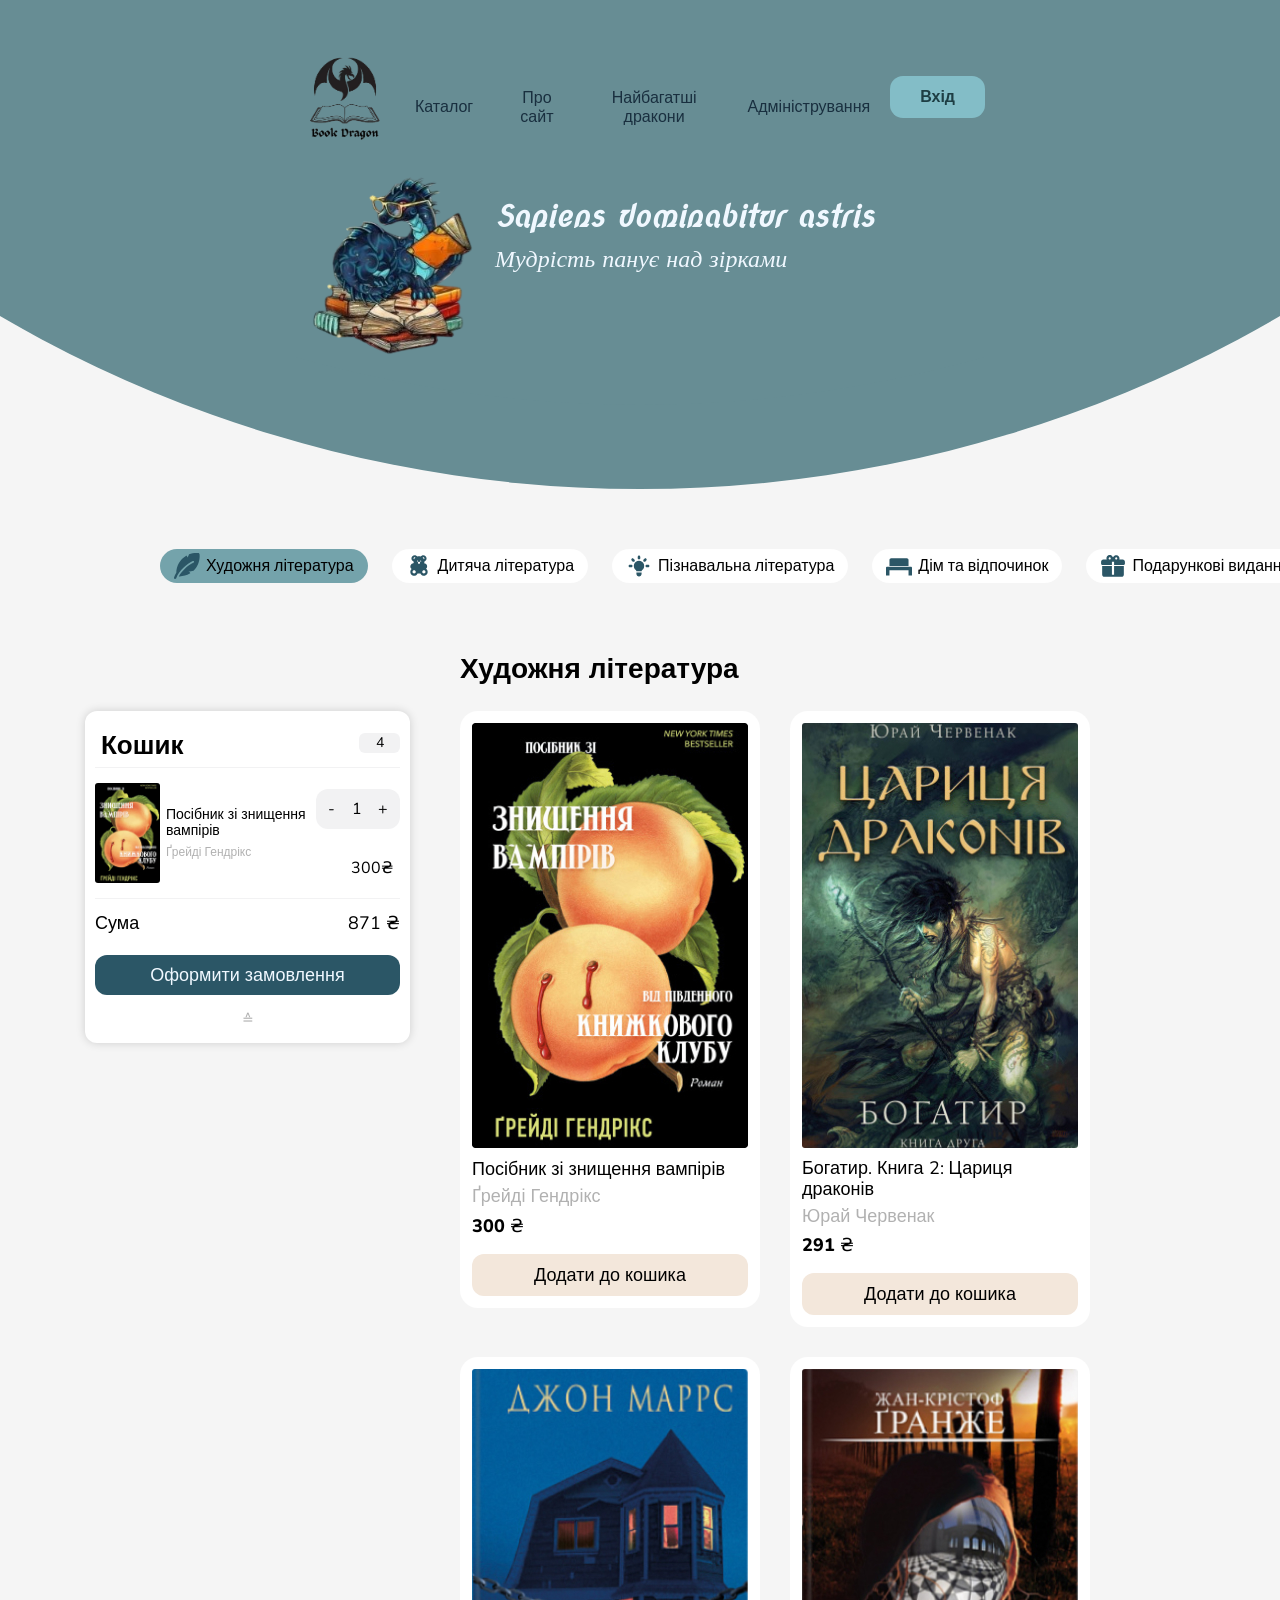
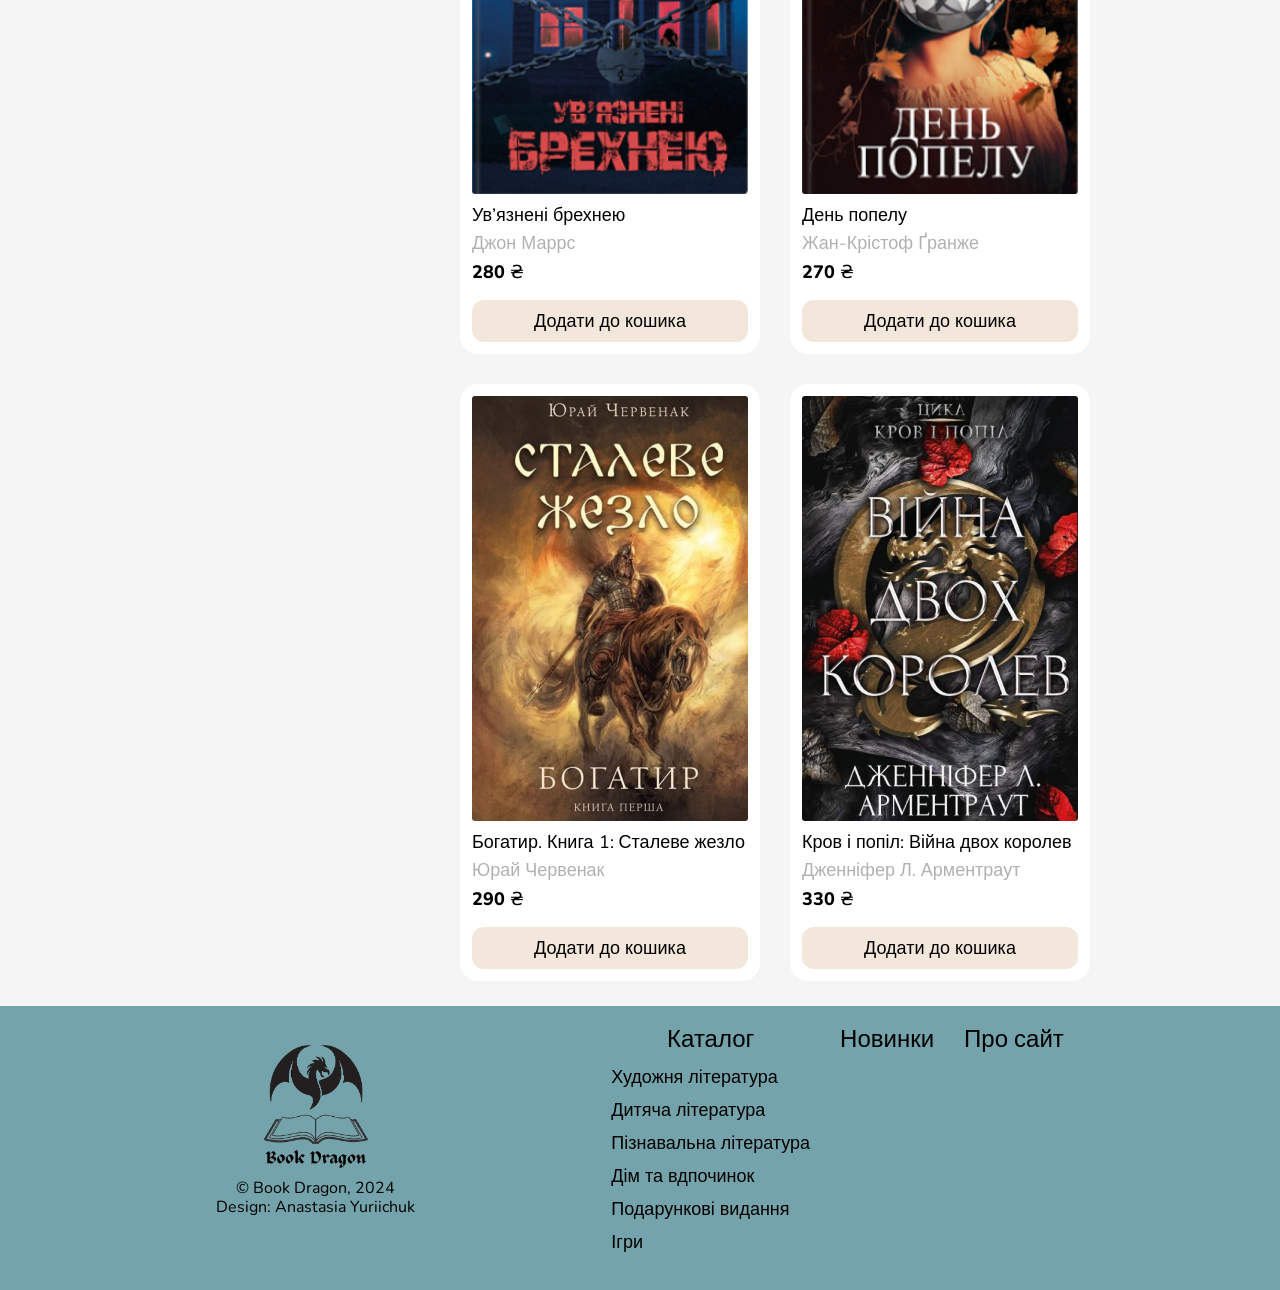
==== index.html @ 8372654f "Переміщення файлів" ====
<!DOCTYPE html>
<html lang="ua">
<head>
    <meta charset="UTF-8">
    <meta name="viewport" content="width=device-width, initial-scale=1.0">
    <title>Dragon Book</title> <!--Название сайта-->
    <script type="text/javascript" src="../js/jquery-3.7.1.js"></script>
    
    <!--Иконки-->
    <link rel="apple-touch-icon" sizes="180x180" href="../img/icon/apple-touch-icon.png">
    <link rel="icon" type="image/png" sizes="32x32" href="../img/icon/favicon-32x32.png">
    <link rel="icon" type="image/png" sizes="16x16" href="../img/icon/favicon-16x16.png">
    <link rel="mask-icon" href="../img/icon/safari-pinned-tab.svg" color="#5bbad5">
    <meta name="msapplication-TileColor" content="#00aba9">
    <meta name="theme-color" content="#ffffff">

    <!--Файлы стилей-->
    <link rel="stylesheet" href="../css/index.css">
    <script src="../js/elements.js" defer></script>
    <link rel="stylesheet" href="../css/header.css">
</head>
<body>
    <!--Шапка сайта-->
    <header id="header" class="header"></header>
      
    <!--Тело сайта-->
    <main>

        <!--Сортировка-->
        <nav class="navigation">
            <div class="container">
                <ul class="navigation__list">
                    <!--Если секция выбрана, присвоить ей класс navigation__button_active-->
                    <li class="navigation__item"><button class="navigation__button navigation__button_fiction navigation__button_active">Художня література</button></li>
                    <li class="navigation__item"><button class="navigation__button navigation__button_children">Дитяча література</button></li>
                    <li class="navigation__item"><button class="navigation__button navigation__button_cognitive">Пізнавальна література</button></li>
                    <li class="navigation__item"><button class="navigation__button navigation__button_home">Дім та відпочинок</button></li>
                    <li class="navigation__item"><button class="navigation__button navigation__button_gift">Подарункові видання</button></li>
                    <li class="navigation__item"><button class="navigation__button navigation__button_games">Ігри</button></li>
                </ul>
            </div>
        </nav>

        <!--Каталог-->
        <section class="catalog">
            <div class="container catalog__container">
                <!--Корзина-->
                <!--Оставляю только 1 элемент-->
                <div class="catalog__order order order_open">
                    <section class="order__wrapper">
                        <div class="order__wrap-title" tabindex="0" role="button">
                            <h2 class="order__title">Кошик</h2>

                            <span class="order__count">4</span> <!--Общее количество книжек в корзине-->
                        </div>

                        <div class="order__wrap_list">
                            <ul class="order__list"> <!--Состав корзины-->
                                <!--Если корзина пустая, активировать order__empty (div ниже), деактивировать order__total, order__submit
                                <div class="order__empty">Кошик порожній. Саме час купити пару нових книжок!</div>-->
                                <li class="order__item"> <!--Начало элемента-->
                                    <img class="order__image" src="../img/books/book_1.jpg" alt="Посібник зі знищення вампірів">

                                    <div class="order__product">
                                        <h3 class="order__product-title">Посібник зі знищення вампірів</h3> <!--Название тайтла-->

                                        <p class="order__product-author">Ґрейді Гендрікс</p> <!--Автор-->
                                    </div>
                                    <div class="count__wrapper">
                                        <div class="order__product-count count">
                                            <button class="count_minus">-</button> <!--Убрать количество -1-->
                                            <p class="count__amount">1</p> <!--Количество книжек-->
                                            <button class="count_plus">+</button> <!--Прибавить количество +1-->
                                        </div>
                                        <p class="order__product-price">300<span class="currency">₴</span></p> <!--Цена-->
                                    </div>
                                </li> <!--Конец элемента-->
                            </ul>

                            <div class="order__total">
                                <p>Сума</p>
                                <p>
                                    <span class="order__total-amount">871</span> <span class="currency">₴</span>
                                </p>
                            </div>

                            <button class="order__submit">Оформити замовлення</button>
                            <div class="order__wrap-apeal">
                                <button class="order__close">≙</button>
                            </div>
                        </div>

                    </section>
                </div>
                <!--Список товаров-->
                <div class="catalog__wrapper">
                    <h2 class="catalog__title">Художня література</h2> <!--Название категории-->

                    <div class="catalog__wrap_list">
                        <ul class="catalog__list"> <!--Список товаров категории-->
                            <li class="catalog__item"> <!--Карточка товара-->
                                <article class="product">
                                    <img src="../img/books/book_1.jpg" alt="Посібник зі знищення вампірів" class="product__image"> <!--Картинка-->
                                    <h3 class="product__title">
                                        <button class="product__detail">Посібник зі знищення вампірів</button> <!--Название + ссылка на детали. В кнопку можешь добавить id="@book.id. Открывает окошко с деталями"-->
                                    </h3>
                                    <p class="product__author">Ґрейді Гендрікс</p> <!--Автор-->
                                    <p class="product__price">300 <span class="currency">₴</span></p> <!--Цена-->
                                    <button class="product__add" type="button">Додати до кошика</button> <!--Кнопка добавления в корзину-->
                                </article>
                            </li>

                            <li class="catalog__item"> 
                                <article class="product">
                                    <img src="../img/books/book_2.jpg" alt="Богатир. Книга 2: Цариця драконів" class="product__image"> <!--Картинка-->
                                    <h3 class="product__title">
                                        <button class="product__detail">Богатир. Книга 2: Цариця драконів</button> <!--Название + ссылка на детали-->
                                    </h3>
                                    <p class="product__author">Юрай Червенак</p> <!--Автор-->
                                    <p class="product__price">291 <span class="currency">₴</span></p> <!--Цена-->
                                    <button class="product__add" type="button">Додати до кошика</button> <!--Кнопка добавления в корзину-->
                                </article>
                            </li>

                            <li class="catalog__item"> 
                                <article class="product">
                                    <img src="../img/books/book_3.jpg" alt="Ув’язнені брехнею" class="product__image"> <!--Картинка-->
                                    <h3 class="product__title">
                                        <button class="product__detail">Ув’язнені брехнею</button> <!--Название + ссылка на детали-->
                                    </h3>
                                    <p class="product__author">Джон Маррс</p> <!--Автор-->
                                    <p class="product__price">280 <span class="currency">₴</span></p> <!--Цена-->
                                    <button class="product__add" type="button">Додати до кошика</button> <!--Кнопка добавления в корзину-->
                                </article>
                            </li>

                            <li class="catalog__item"> 
                                <article class="product">
                                    <img src="../img/books/book_4.jpg" alt="День попелу" class="product__image"> <!--Картинка-->
                                    <h3 class="product__title">
                                        <button class="product__detail">День попелу</button> <!--Название + ссылка на детали-->
                                    </h3>
                                    <p class="product__author">Жан-Крістоф Ґранже</p> <!--Автор-->
                                    <p class="product__price">270 <span class="currency">₴</span></p> <!--Цена-->
                                    <button class="product__add" type="button">Додати до кошика</button> <!--Кнопка добавления в корзину-->
                                </article>
                            </li>

                            <li class="catalog__item"> 
                                <article class="product">
                                    <img src="../img/books/book_5.jpg" alt="Богатир. Книга 1: Сталеве жезло" class="product__image"> <!--Картинка-->
                                    <h3 class="product__title">
                                        <button class="product__detail">Богатир. Книга 1: Сталеве жезло</button> <!--Название + ссылка на детали-->
                                    </h3>
                                    <p class="product__author">Юрай Червенак</p> <!--Автор-->
                                    <p class="product__price">290 <span class="currency">₴</span></p> <!--Цена-->
                                    <button class="product__add" type="button">Додати до кошика</button> <!--Кнопка добавления в корзину-->
                                </article>
                            </li>

                            <li class="catalog__item"> 
                                <article class="product">
                                    <img src="../img/books/book_6.jpg" alt="Кров і попіл: Війна двох королев" class="product__image"> <!--Картинка-->
                                    <h3 class="product__title">
                                        <button class="product__detail">Кров і попіл: Війна двох королев</button> <!--Название + ссылка на детали-->
                                    </h3>
                                    <p class="product__author">Дженніфер Л. Арментраут</p> <!--Автор-->
                                    <p class="product__price">330 <span class="currency">₴</span></p> <!--Цена-->
                                    <button class="product__add" type="button">Додати до кошика</button> <!--Кнопка добавления в корзину-->
                                </article>
                            </li>
                        </ul>
                    </div>
                </div>
            </div>
        </section>
    </main>

<!--Подвал-->
<div id="footer"></div>

<!--Карточка книги с деталями -->
<!--Я без понятия, как это реализовать с БД ¯\_(ツ)_/¯-->
<div class="modal modal_product">
    <div class="modal__main modal-product">
        <div class="modal-product__container">
            <h2 class="modal-product__title">Метушня у різдвяній школі</h2>

            <div class="modal-product__content">
                <img src="../img/books/book_7.jpg" alt="Метушня у різдвяній школі" class="modal-product__image">

                <p class="modal-product__description">Отакої! Здається, Санта втратив пам’ять... А все через той синець на риболовлі. І тепер він нічого не може згадати. Що робити? Як же тепер відбуватимуться заняття в різдвяній школі? Без Санти Різдво — не Різдво, та й уроки без нього не такі. Ельф Вінні, янголя Леон і північне оленя Ромео вирішують: треба рятувати Санту й свято! І хоча вони були не дуже уважними учнями, проте мають план. Та що, як він піде трохи… шкереберть?</p>
                <div class="modal-product__properties properties">
                    <h3 class="properties__title">Характеристики:</h3>

                    <ul class="properties__list">
                        <li class="properties__item">Автори — <span class="prop__item-author">Манн Меріам</span></li>
                        <li class="properties__item">Кількість сторінок — <span class="prop__item-pages">80</span></li>
                        <li class="properties__item">Видавництво — <span class="prop__item-publisher">Vivat, Pelican</span></li>
                        <li class="properties__item">Жанр — <span class="prop__item-genre">Книги дитяча проза</span></li>
                        <li class="properties__item">Рік видання — <span class="prop__item-year">2022</span></li>
                        <li class="properties__item">Обкладинка — <span class="prop__item-wrap">Тверда</span></li>
                        <li class="properties__item">Формат — <span class="prop__item-format">195x235 мм</span></li>
                        <li class="properties__item">ISBN — <span class="prop__item-isbn">978-966-982-933-7</span></li>
                        <li class="properties__item">Мова — <span class="prop__item-lang">Українська</span></li>
                    </ul>
                    </div>
                </div>
                <div class="modal-product__footer">
                    <p class="modal-product__price">230 <span class="currency">₴</span></p> <!--Цена-->

                    <div class="modal-product__add">
                        <button class="modal-product__btn modal-product__change"><a href="edit-product.html">Змінити</a></button><!--Только для администраторов-->

                        <div class="modal-product__count count">
                            <button class="count_minus">-</button> <!--Убрать количество -1-->
                            <p class="count__amount">1</p> <!--Количество книжек-->
                            <button class="count_plus">+</button> <!--Прибавить количество +1-->
                        </div>
                        
                        <button class="modal-product__btn">Додати до кошика</button>
                    </div>
            </div>
        </div>
        <button class="modal__close" type="button">
            <svg width="29" height="30" viewBox="0 0 29 30" fill="currentColor" xmlns="http://www.w3.org/2000/svg">
                <rect x="7.0752" y="8.28247" width="1" height="20" transform="rotate(-45 7.0752 8.28247)"/>
                <rect x="7.78271" y="22.4246" width="1" height="20" transform="rotate(-135 7.78271 22.4246)"/>
                </svg>
        </button>
    </div>
</div>

<!--Оформление заказа и доставка -->
<div class="modal modal_delivery ">
    <div class="modal__main modal__main_D modal-delivery">
        <div class="modal-delivery_wrapper">
        <img src="../img/delivery-dragon.png" alt="delivery-dragon" class="delivery-dragon">
        <div class="modal-delivery__container">
            <h2 class="modal-delivery__title">Оформлення замовлення</h2>
            <form id="delivery" action="" class="modal-delivery__form"> <!--Форма для заполнения данных о доставке (action="", если надо)-->
                <fieldset class="modal-delivery__fieldset">
                    <input class="modal-delivery__input" type="text" name="name" placeholder="Ваше ім'я та прізвище">
                    <input class="modal-delivery__input" type="email" name="email" placeholder="Ел.пошта">
                    <input class="modal-delivery__input" type="tel" name="phone" placeholder="Номер телефону">
                </fieldset>
                <fieldset class="modal-delivery__fieldset modal-delivery__fieldset_radio">
                    <!--Вот тут поставила для тебя value, с него можно брать результат (что выбрал пользователь)-->
                    <label class="modal-delivery__label "><input class="modal-delivery__radio" type="radio" name="format" value="pickup"><span>Самовивіз</span></label>
                    <label class="modal-delivery__label "><input class="modal-delivery__radio" type="radio" name="format" value="delivery" checked="true"><span>Доставка</span></label>
                </fieldset>
                <fieldset class="modal-delivery__fieldset modal-delivery__change-hidden">
                    <select class="modal-delivery__input modal-delivery__input_select" name="delivery-service">
                        <option value="nova-poshta">Нова Пошта</option>
                        <option value="ukrposhta">Укрпошта</option>
                      </select>
                    <input class="modal-delivery__input modal-delivery__input_select_delivery" type="text" name="email" placeholder="Місто">
                    <input class="modal-delivery__input modal-delivery__input_select_delivery" type="number" name="phone" placeholder="Номер відділення">
                </fieldset>
            </form> 
            <!--Перенаправить на страничку ordered.html-->
            <button class="modal-delivery__submit" type="submit" form="delivery">Оформити</button>
        </div>
        <button class="modal__close_D" type="button">
            <svg width="29" height="30" viewBox="0 0 29 30" fill="currentColor" xmlns="http://www.w3.org/2000/svg">
                <rect x="7.0752" y="8.28247" width="1" height="20" transform="rotate(-45 7.0752 8.28247)"/>
                <rect x="7.78271" y="22.4246" width="1" height="20" transform="rotate(-135 7.78271 22.4246)"/>
                </svg>
        </button>
    </div>
    </div>
</div>
    
<script src="../js/windows.js" defer></script>
    
</body>
</html>
---- css/index.css ----
@import 'normalize.css';
@import 'fonts.css';
@import 'default.css';
@import 'header.css';
@import 'navigation.css';
@import 'catalog.css';
@import 'order.css';
@import 'count.css';
@import 'product.css';
@import 'footer.css';
@import 'modal.css';
@import 'modal-product.css';
@import 'properties.css';
@import 'modal-delivery.css';
---- css/header.css ----
.header{
    background-image: url("data:image/svg+xml,%3Csvg class='header' xmlns='http://www.w3.org/2000/svg' viewBox='0 0 200 200'%3E%3Ccircle cx='100' cy='100' r='100' fill='%23678D94'/%3E%3C/svg%3E");
    background-size: 611px;
    background-position: bottom;
    background-repeat: no-repeat;
    padding: 24px 0 30px;
    display: block;
    justify-content: center;
    margin-bottom: 40px;
    display: flex;
    flex-direction: column;
    align-content: center;
    flex-wrap: wrap;
}
.header__container {
    width: 100%;
    margin: 0 auto;
  }
.header__logo{
    width: 100px;
    /*margin: 0 auto 24px; АУТО - лого посередине margin-bottom:24px;*/
    /*margin-bottom:24px;*/
}

.header__title-container{
    text-align: center;
    padding-bottom: 246px;
    background: url('../img/header/big-dragon.svg') bottom/227px no-repeat;
    color: aliceblue;
    margin-top:24px;
}
.header__title{
    font-family: 'Nova Script';
    font-size: 30px;
    line-height: 120%;
    margin-bottom: 16px;
}

.header__appeal{
    font-family: 'Old Standard TT';
    font-style: italic;
    font-size: 24px;
    line-height: 22px;

}
.dropdown {
    position: relative;
  }
  
  .dropdown-menu {
    display: none;
    position: absolute;
    top: 100%;
    min-width: 80px;
    padding: 10px 10px;
    margin: 5px 5px 5px -15px;
    font-size: 14px;
    text-align: left;
    background-color: #5a7f86;
    background-clip: padding-box;
    border-radius: 7px;
    transition: display 0.5s;

  }
  .dropdown-menu > li {
    text-align: left;
    margin: 2px !important;
    padding: 4px;
  }
  
  .dropdown-menu > li > a {
    display: block;
    padding: 3px 10px;
    clear: both;
    white-space: nowrap;
    border-bottom: 1px solid #27272720;
  }
  .dropdown-menu > li > a :first-child{
    padding: 3px;
  }
  .dropdown-menu > li > a :last-child{
    border: 0px ;
  }
  .dropdown-menu > li > a:hover,
  .dropdown-menu > li > a:focus {
    text-decoration: none;
    color: aliceblue;
  }
  
  .dropdown:hover .dropdown-menu {
    display: block;
    transition: display 1s;
  }
  .dropdown-toggle{
    padding-bottom: 5px;
  }
.header__nav{
    
    display: flex;
    min-width: 50%;
    align-items: center;
    font-family: Nunito, sans-serif;
    font-size: 16px;
    justify-content: center;
    flex-direction: column;
}

.header__list{
    display: flex;
    flex-direction:column;

    align-items: center;
    color: rgb(30, 44, 71);
    padding: 0 20px;
}
.header__list li {
    margin-top: 20px; /* increase the margin between items */
    text-align: center;
  }

.header__list a:hover {
    color: aliceblue;
    cursor: pointer;
  }
.header__list a{
    color: rgb(25, 47, 63);
    border: 20px;
}

.btn__list-nav{
    font-weight: 650;
    line-height: 19px;
    margin: 20px;
}

.btn-login{
    color: #1e3e44;
    background-color: #83bdc7;
    border-radius: 13px;
    padding: 10px 30px;

}
.btn-login:hover {
    background-color: #bae2e9;
    color: rgb(25, 47, 63);
  }

.btn-login:active {
    transform: translateY(1px);
    box-shadow: inset 0 5px 10px #0a505c50;
}

.text-login{
    color: rgb(25, 47, 63);
}

.header__name{
    font-style: italic;
}
.header__name:hover{
    color:aliceblue;
}

.text-login{
    display: flex;
    flex-direction: column;
    align-items: center;
    justify-content: center;
}
.profile-img {
    width: 60px;
    background: #054E5960;
    border-radius: 50%;
    margin-bottom: 8px;
    border:2px dashed #1e3e44;
}
.profile-img:hover{
    background: #1e707c60;
}

@media(min-width: 480px){
    .header{
        background-size: 1400px;
        padding-bottom: 44px;
        
    }

    .header__container{
        max-width: 480px;
    }

    .header__title-container{
        padding-bottom: 0;
        padding-left: 200px;
        padding-top: 27px;
        text-align: left;
        background-position: left;
        background-size: contain;
        min-height: 190px;
    }
    .header__nav{       
        justify-content: space-between;
    }
    .header__name{
        display: inline;
    }
    .header__list{
        display: flex;
        flex-direction: row;
        gap: 40px;
    }
}

@media(min-width:768px){
    .header{
        background-size: 2540px;
    }
    .header__nav{       
        background-color: none;
        flex-direction:unset;
    }
    .header__container{
        max-width: calc(562px + var(--padding-container)*2);
    }
    
    .btn__list-nav{
        margin: 0;
    }
}
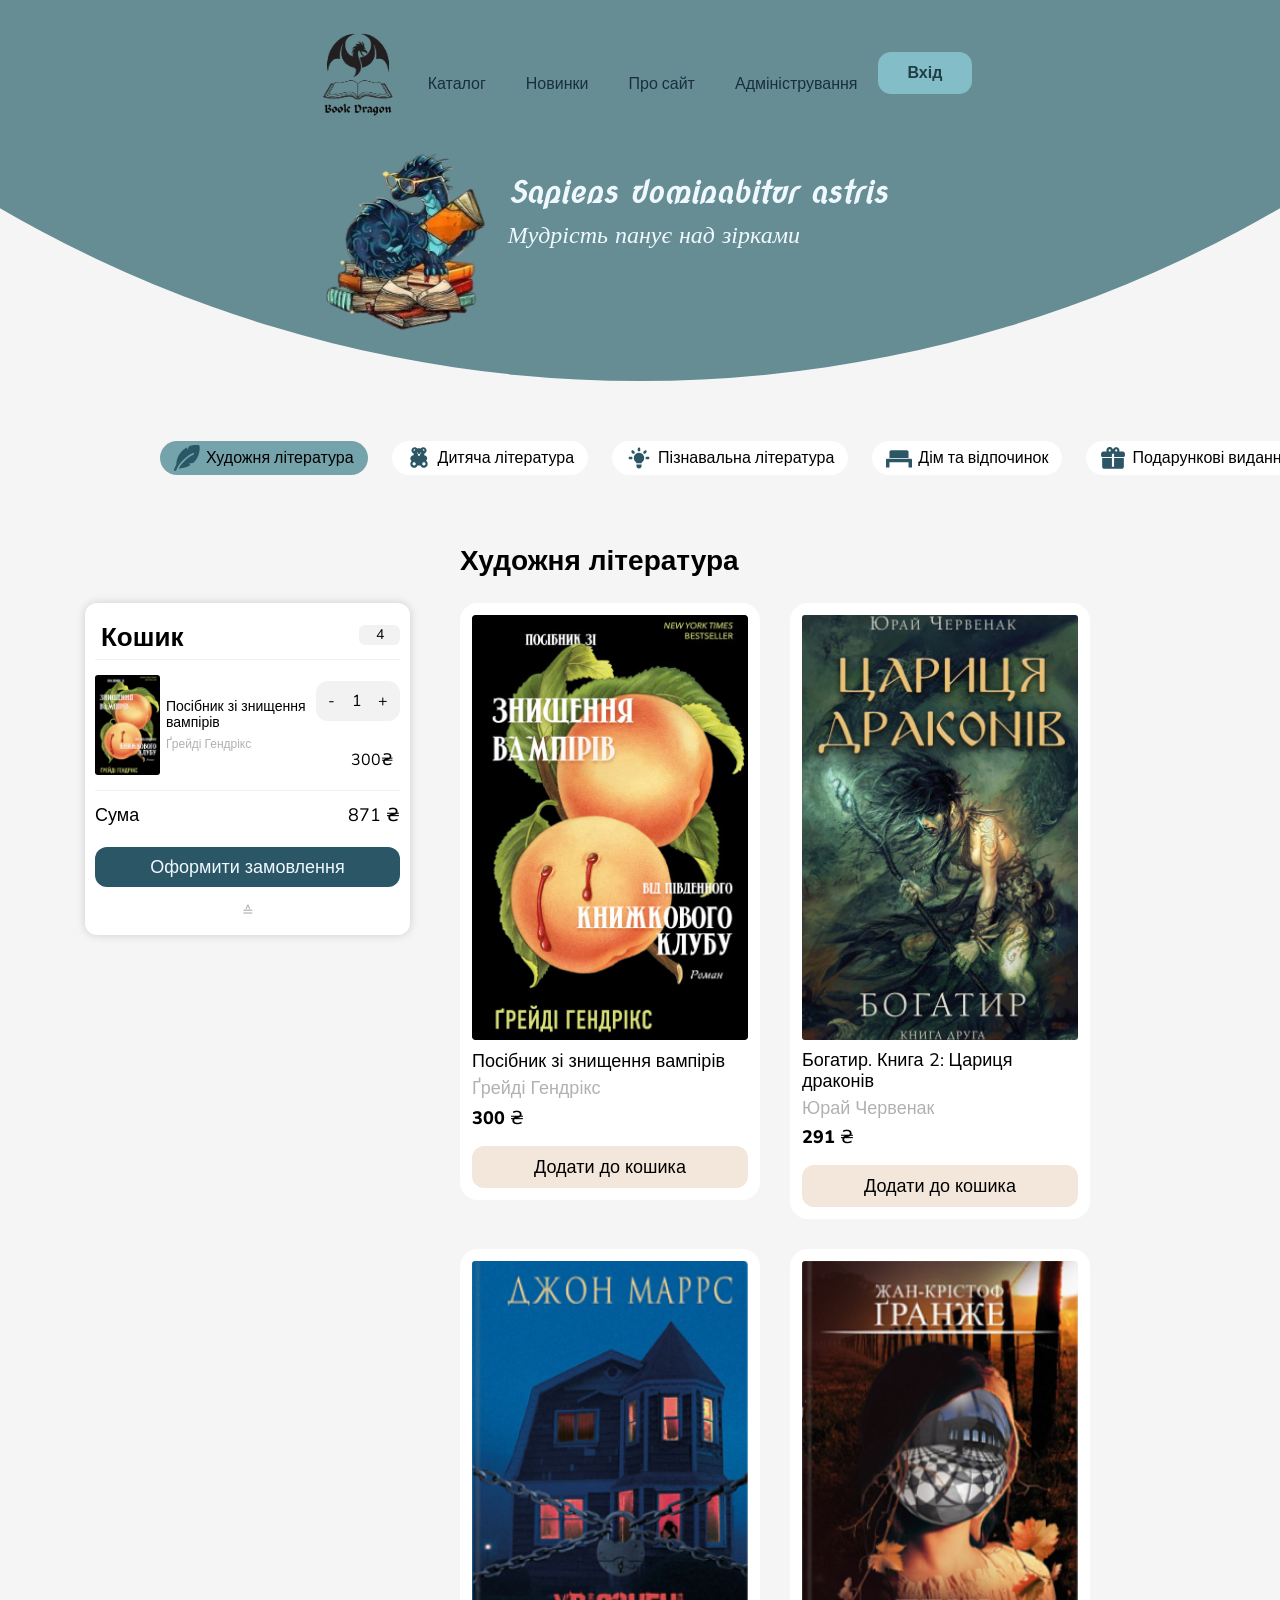
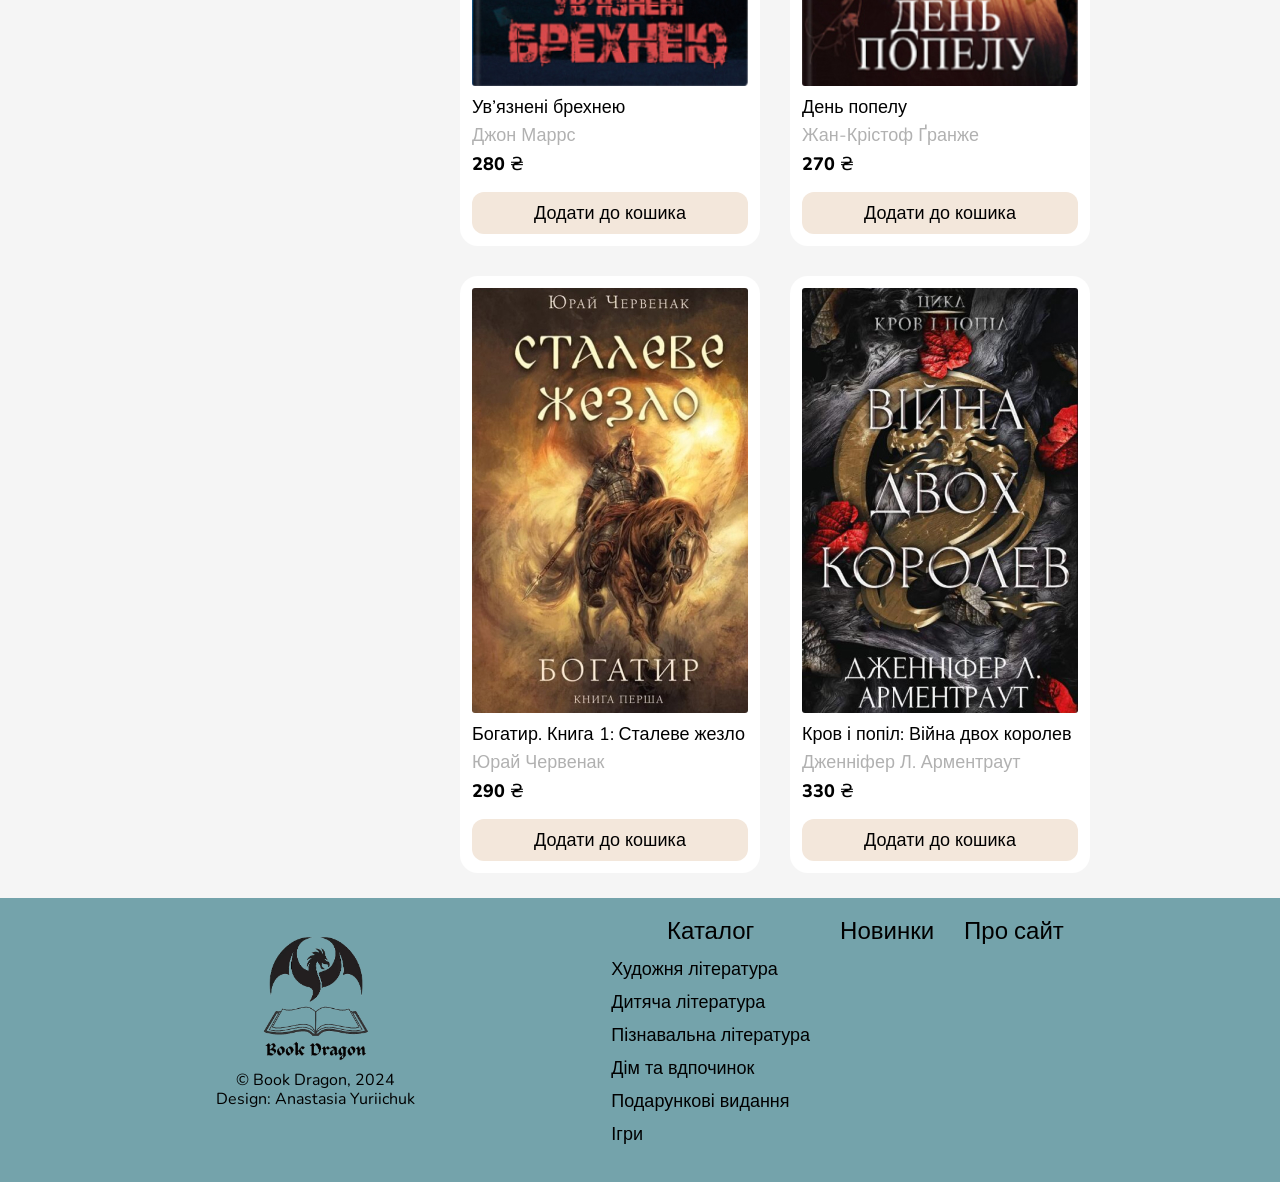
==== commit 3b40540b: "css вышли погулять" ====
--- a/index.html
+++ b/index.html
@@ -4,24 +4,54 @@
     <meta charset="UTF-8">
     <meta name="viewport" content="width=device-width, initial-scale=1.0">
     <title>Dragon Book</title> <!--Название сайта-->
-    <script type="text/javascript" src="../js/jquery-3.7.1.js"></script>
+    <script type="text/javascript" src="js/jquery-3.7.1.js"></script>
     
     <!--Иконки-->
-    <link rel="apple-touch-icon" sizes="180x180" href="../img/icon/apple-touch-icon.png">
-    <link rel="icon" type="image/png" sizes="32x32" href="../img/icon/favicon-32x32.png">
-    <link rel="icon" type="image/png" sizes="16x16" href="../img/icon/favicon-16x16.png">
-    <link rel="mask-icon" href="../img/icon/safari-pinned-tab.svg" color="#5bbad5">
+    <link rel="apple-touch-icon" sizes="180x180" href="img/icon/apple-touch-icon.png">
+    <link rel="icon" type="image/png" sizes="32x32" href="img/icon/favicon-32x32.png">
+    <link rel="icon" type="image/png" sizes="16x16" href="img/icon/favicon-16x16.png">
+    <link rel="mask-icon" href="img/icon/safari-pinned-tab.svg" color="#5bbad5">
     <meta name="msapplication-TileColor" content="#00aba9">
     <meta name="theme-color" content="#ffffff">
 
     <!--Файлы стилей-->
-    <link rel="stylesheet" href="../css/index.css">
-    <script src="../js/elements.js" defer></script>
-    <link rel="stylesheet" href="../css/header.css">
+    <link rel="stylesheet" href="css/index.css">
+    <script src="js/elements.js" defer></script>
+    <link rel="stylesheet" href="css/header.css">
 </head>
 <body>
     <!--Шапка сайта-->
-    <header id="header" class="header"></header>
+    <header class="header" id="header-inner">
+        <div id="header-container">
+            <div class="container header__container">
+                
+                <div class="header__nav">            
+                    <img class="header__logo" src="../../img/logo.png" alt="logo" width="150" height="150">
+                    
+                    <ul class="header__list">
+                        <li><a href="/html/index.html">Каталог</a></li>
+                        <li><a href="#">Новинки</a></li>
+                        <li><a href="#">Про сайт</a></li>
+                        
+                        <li class="dropdown">
+                            <a href="#" class="dropdown-toggle">Адміністрування</a>
+                            <ul class="dropdown-menu">
+                                <li><a href="../html/add-product.html">Додати товар</a></li>
+                                <li><a href="../html/add-new-admin.html">Призначити адміністратора</a></li>
+                                <li><a href="../html/order-control.html">Обробка замовлень</a></li>
+                            </ul>
+                        </li>
+                    </ul>
+                 <ul class="btn__list-nav">
+                    <li><a href="login.html" class="btn-login">Вхід</a></li> 
+                    </ul></div>
+    
+            </div> <div class="header__title-container">
+                <h1 class="header__title">Sapiens dominabitur astris</h1>
+                <p class="header__appeal">Мудрість панує над зірками</p>
+            </div>
+    
+        </div> </header>
       
     <!--Тело сайта-->
     <main>
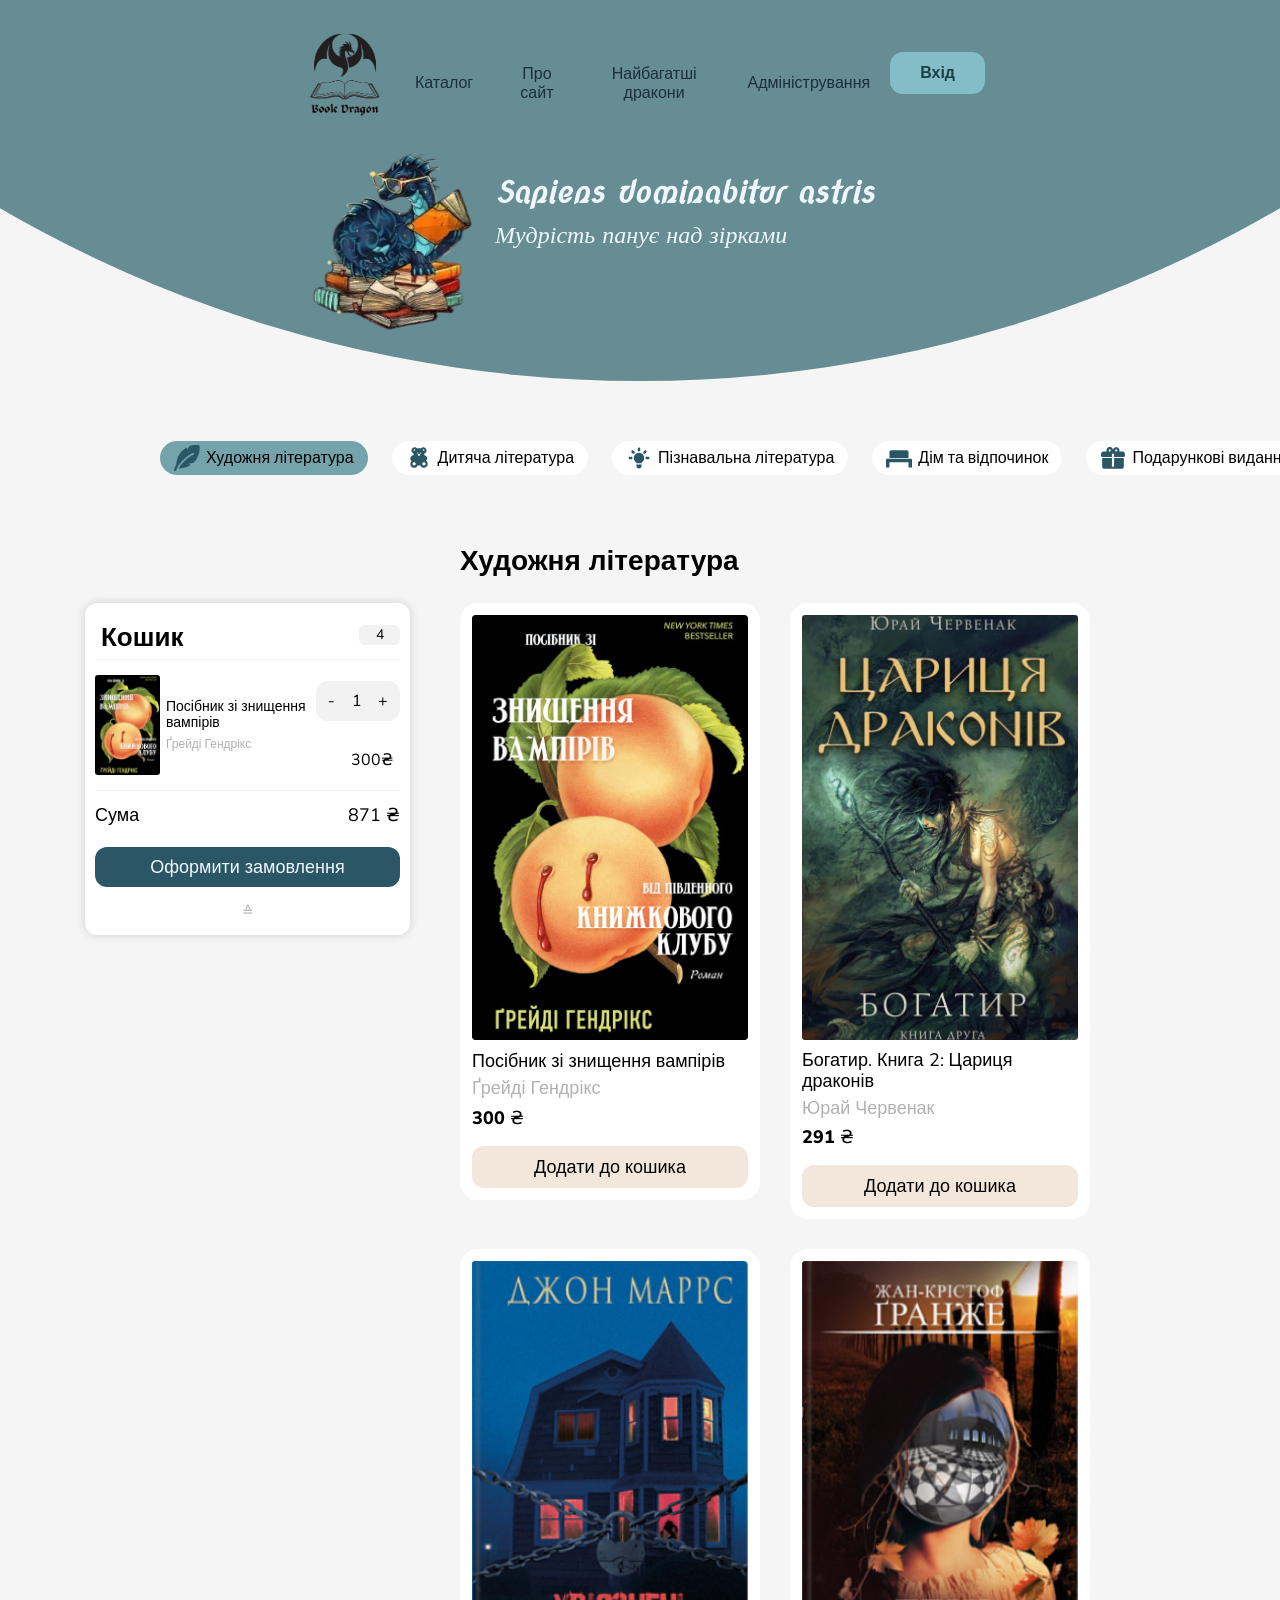
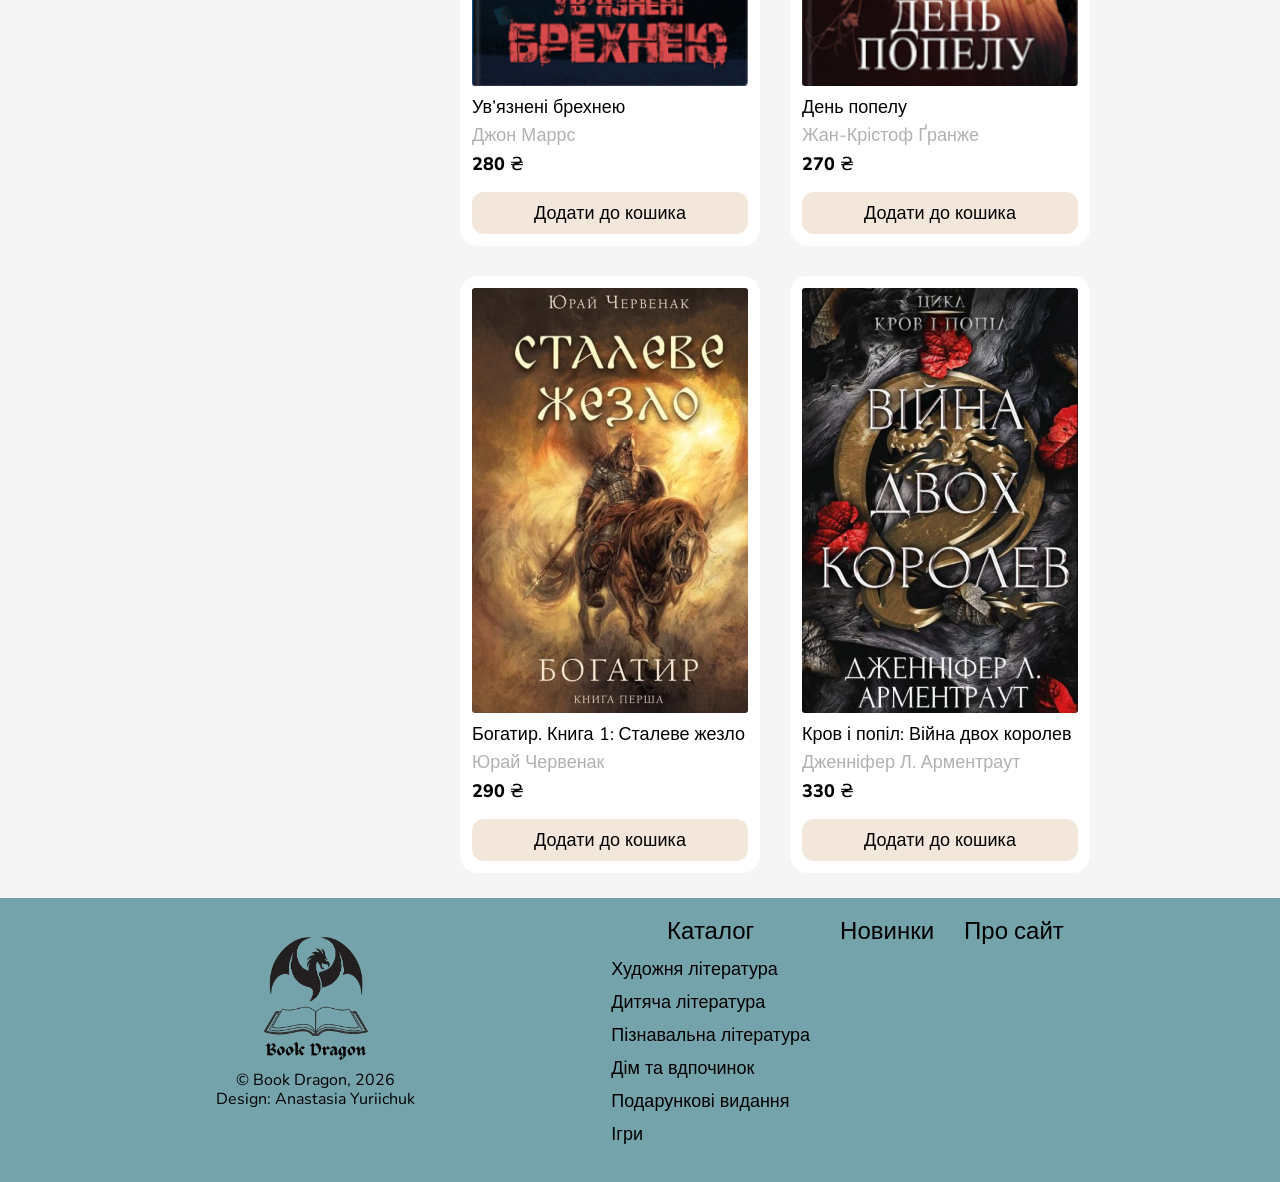
==== commit d79a5ca4: "Ошибки в хедере" ====
--- a/index.html
+++ b/index.html
@@ -26,24 +26,24 @@
             <div class="container header__container">
                 
                 <div class="header__nav">            
-                    <img class="header__logo" src="../../img/logo.png" alt="logo" width="150" height="150">
+                    <img class="header__logo" src="img/logo.png" alt="logo" width="150" height="150">
                     
                     <ul class="header__list">
-                        <li><a href="/html/index.html">Каталог</a></li>
-                        <li><a href="#">Новинки</a></li>
-                        <li><a href="#">Про сайт</a></li>
+                        <li><a href="index.html">Каталог</a></li>
+                        <li><a href="html/about_us.html">Про сайт</a></li>
+                        <li><a href="html/richest.html">Найбагатші дракони</a></li>
                         
                         <li class="dropdown">
                             <a href="#" class="dropdown-toggle">Адміністрування</a>
                             <ul class="dropdown-menu">
-                                <li><a href="../html/add-product.html">Додати товар</a></li>
-                                <li><a href="../html/add-new-admin.html">Призначити адміністратора</a></li>
-                                <li><a href="../html/order-control.html">Обробка замовлень</a></li>
+                                <li><a href="html/add-product.html">Додати товар</a></li>
+                                <li><a href="html/add-new-admin.html">Призначити адміністратора</a></li>
+                                <li><a href="html/order-control.html">Обробка замовлень</a></li>
                             </ul>
                         </li>
                     </ul>
                  <ul class="btn__list-nav">
-                    <li><a href="login.html" class="btn-login">Вхід</a></li> 
+                    <li><a href="html/login.html" class="btn-login">Вхід</a></li> 
                     </ul></div>
     
             </div> <div class="header__title-container">
@@ -89,7 +89,7 @@
                                 <!--Если корзина пустая, активировать order__empty (div ниже), деактивировать order__total, order__submit
                                 <div class="order__empty">Кошик порожній. Саме час купити пару нових книжок!</div>-->
                                 <li class="order__item"> <!--Начало элемента-->
-                                    <img class="order__image" src="../img/books/book_1.jpg" alt="Посібник зі знищення вампірів">
+                                    <img class="order__image" src="img/books/book_1.jpg" alt="Посібник зі знищення вампірів">
 
                                     <div class="order__product">
                                         <h3 class="order__product-title">Посібник зі знищення вампірів</h3> <!--Название тайтла-->
@@ -130,7 +130,7 @@
                         <ul class="catalog__list"> <!--Список товаров категории-->
                             <li class="catalog__item"> <!--Карточка товара-->
                                 <article class="product">
-                                    <img src="../img/books/book_1.jpg" alt="Посібник зі знищення вампірів" class="product__image"> <!--Картинка-->
+                                    <img src="img/books/book_1.jpg" alt="Посібник зі знищення вампірів" class="product__image"> <!--Картинка-->
                                     <h3 class="product__title">
                                         <button class="product__detail">Посібник зі знищення вампірів</button> <!--Название + ссылка на детали. В кнопку можешь добавить id="@book.id. Открывает окошко с деталями"-->
                                     </h3>
@@ -142,7 +142,7 @@
 
                             <li class="catalog__item"> 
                                 <article class="product">
-                                    <img src="../img/books/book_2.jpg" alt="Богатир. Книга 2: Цариця драконів" class="product__image"> <!--Картинка-->
+                                    <img src="img/books/book_2.jpg" alt="Богатир. Книга 2: Цариця драконів" class="product__image"> <!--Картинка-->
                                     <h3 class="product__title">
                                         <button class="product__detail">Богатир. Книга 2: Цариця драконів</button> <!--Название + ссылка на детали-->
                                     </h3>
@@ -154,7 +154,7 @@
 
                             <li class="catalog__item"> 
                                 <article class="product">
-                                    <img src="../img/books/book_3.jpg" alt="Ув’язнені брехнею" class="product__image"> <!--Картинка-->
+                                    <img src="img/books/book_3.jpg" alt="Ув’язнені брехнею" class="product__image"> <!--Картинка-->
                                     <h3 class="product__title">
                                         <button class="product__detail">Ув’язнені брехнею</button> <!--Название + ссылка на детали-->
                                     </h3>
@@ -166,7 +166,7 @@
 
                             <li class="catalog__item"> 
                                 <article class="product">
-                                    <img src="../img/books/book_4.jpg" alt="День попелу" class="product__image"> <!--Картинка-->
+                                    <img src="img/books/book_4.jpg" alt="День попелу" class="product__image"> <!--Картинка-->
                                     <h3 class="product__title">
                                         <button class="product__detail">День попелу</button> <!--Название + ссылка на детали-->
                                     </h3>
@@ -178,7 +178,7 @@
 
                             <li class="catalog__item"> 
                                 <article class="product">
-                                    <img src="../img/books/book_5.jpg" alt="Богатир. Книга 1: Сталеве жезло" class="product__image"> <!--Картинка-->
+                                    <img src="img/books/book_5.jpg" alt="Богатир. Книга 1: Сталеве жезло" class="product__image"> <!--Картинка-->
                                     <h3 class="product__title">
                                         <button class="product__detail">Богатир. Книга 1: Сталеве жезло</button> <!--Название + ссылка на детали-->
                                     </h3>
@@ -190,7 +190,7 @@
 
                             <li class="catalog__item"> 
                                 <article class="product">
-                                    <img src="../img/books/book_6.jpg" alt="Кров і попіл: Війна двох королев" class="product__image"> <!--Картинка-->
+                                    <img src="img/books/book_6.jpg" alt="Кров і попіл: Війна двох королев" class="product__image"> <!--Картинка-->
                                     <h3 class="product__title">
                                         <button class="product__detail">Кров і попіл: Війна двох королев</button> <!--Название + ссылка на детали-->
                                     </h3>
@@ -217,7 +217,7 @@
             <h2 class="modal-product__title">Метушня у різдвяній школі</h2>
 
             <div class="modal-product__content">
-                <img src="../img/books/book_7.jpg" alt="Метушня у різдвяній школі" class="modal-product__image">
+                <img src="img/books/book_7.jpg" alt="Метушня у різдвяній школі" class="modal-product__image">
 
                 <p class="modal-product__description">Отакої! Здається, Санта втратив пам’ять... А все через той синець на риболовлі. І тепер він нічого не може згадати. Що робити? Як же тепер відбуватимуться заняття в різдвяній школі? Без Санти Різдво — не Різдво, та й уроки без нього не такі. Ельф Вінні, янголя Леон і північне оленя Ромео вирішують: треба рятувати Санту й свято! І хоча вони були не дуже уважними учнями, проте мають план. Та що, як він піде трохи… шкереберть?</p>
                 <div class="modal-product__properties properties">
@@ -265,7 +265,7 @@
 <div class="modal modal_delivery ">
     <div class="modal__main modal__main_D modal-delivery">
         <div class="modal-delivery_wrapper">
-        <img src="../img/delivery-dragon.png" alt="delivery-dragon" class="delivery-dragon">
+        <img src="img/delivery-dragon.png" alt="delivery-dragon" class="delivery-dragon">
         <div class="modal-delivery__container">
             <h2 class="modal-delivery__title">Оформлення замовлення</h2>
             <form id="delivery" action="" class="modal-delivery__form"> <!--Форма для заполнения данных о доставке (action="", если надо)-->
@@ -301,7 +301,7 @@
     </div>
 </div>
     
-<script src="../js/windows.js" defer></script>
+<script src="js/windows.js" defer></script>
     
 </body>
 </html>
